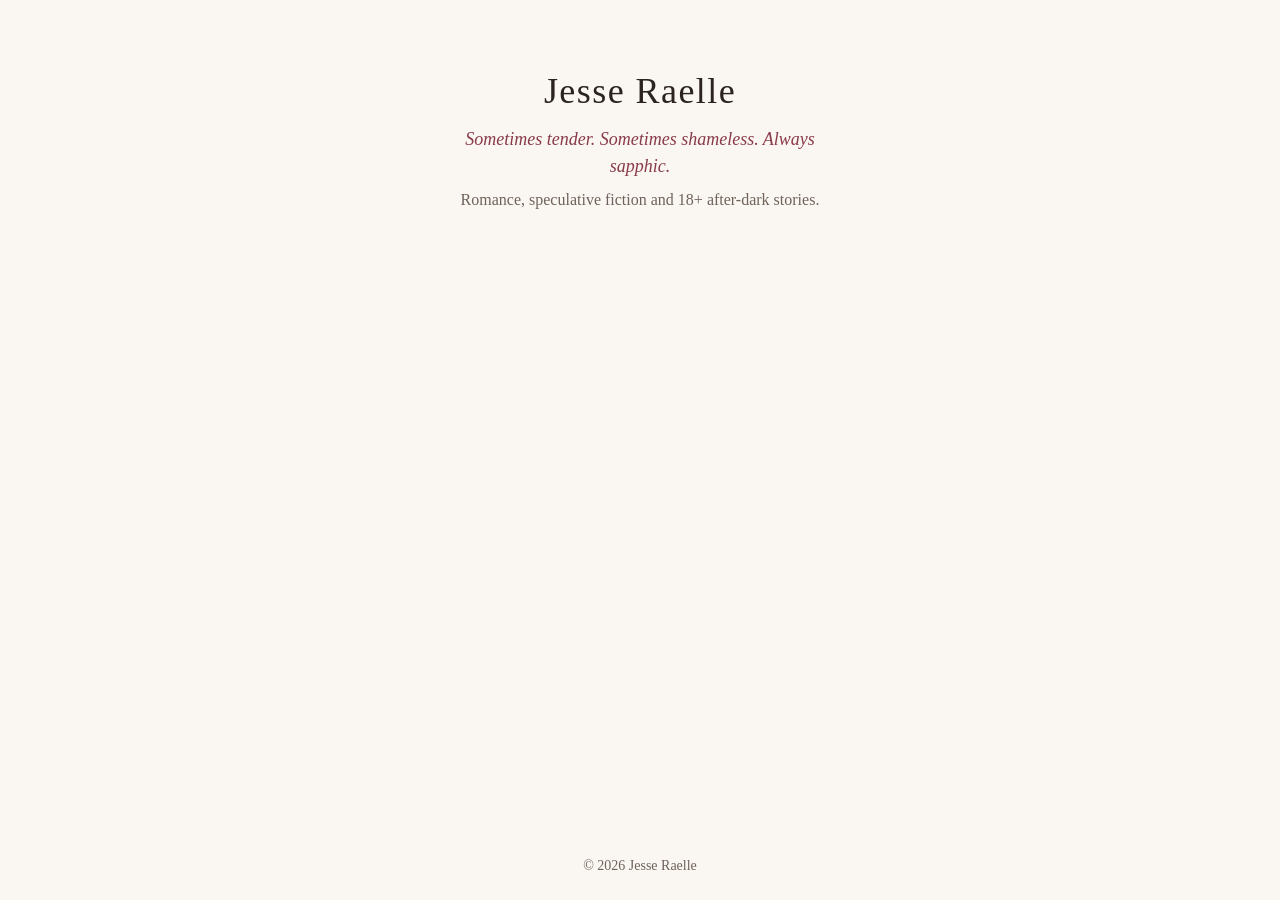
==== index.html @ 668913e0 "Add link hub page for jesseraelle.co.uk Co-Authored-By: Claude Fable 5.2 <noreply@anthropic.com> Cla" ====
<!doctype html>
<html lang="en-GB">
<head>
  <meta charset="utf-8">
  <meta name="viewport" content="width=device-width, initial-scale=1">
  <meta http-equiv="Content-Security-Policy"
        content="default-src 'none'; style-src 'self'; img-src 'self'; base-uri 'none'; form-action 'none'">
  <meta name="referrer" content="no-referrer">
  <title>Jesse Raelle</title>
  <meta name="description" content="Jesse Raelle. Sometimes tender. Sometimes shameless. Always sapphic. Romance, speculative fiction and 18+ after-dark stories.">
  <link rel="stylesheet" href="style.css">
</head>
<body>
  <main>
    <h1>Jesse Raelle</h1>
    <p class="tagline">Sometimes tender. Sometimes shameless. Always sapphic.</p>
    <p class="about">Romance, speculative fiction and 18+ after-dark stories.</p>
    <nav aria-label="Links">
      <!-- Links go here, one per line:
      <a href="https://example.com" rel="me noopener noreferrer">Label</a>
      -->
    </nav>
  </main>
  <footer>© 2026 Jesse Raelle</footer>
</body>
</html>
---- style.css ----
:root { --bg: #faf6f1; --text: #2b2320; --muted: #6f625b; --card: #ffffff; --line: #e2d8cf; --accent: #8a3b4a; }
@media (prefers-color-scheme: dark) {
  :root { --bg: #1b1617; --text: #f1e9e4; --muted: #b3a59d; --card: #262021; --line: #3a3132; --accent: #e3a0ad; }
}
* { box-sizing: border-box; }
body { margin: 0; min-height: 100vh; display: flex; flex-direction: column; align-items: center;
  background: var(--bg); color: var(--text); font-family: Georgia, "Times New Roman", serif; line-height: 1.5; }
main { width: 100%; max-width: 26rem; padding: 4rem 1rem 2rem; text-align: center; flex: 1; }
h1 { font-size: 2.25rem; font-weight: normal; letter-spacing: 0.04em; margin: 0 0 0.5rem; }
.tagline { color: var(--accent); font-style: italic; font-size: 1.125rem; margin: 0 0 0.5rem; }
.about { color: var(--muted); margin: 0 0 2.5rem; }
nav { display: flex; flex-direction: column; gap: 0.875rem; }
nav a { display: block; padding: 1rem; background: var(--card); color: var(--text); text-decoration: none;
  border: 1px solid var(--line); border-radius: 0.5rem; font-size: 1.0625rem; }
nav a:hover, nav a:focus-visible { border-color: var(--accent); color: var(--accent); }
nav a:focus-visible { outline: 2px solid var(--accent); outline-offset: 2px; }
footer { padding: 1.5rem 1rem; color: var(--muted); font-size: 0.875rem; }
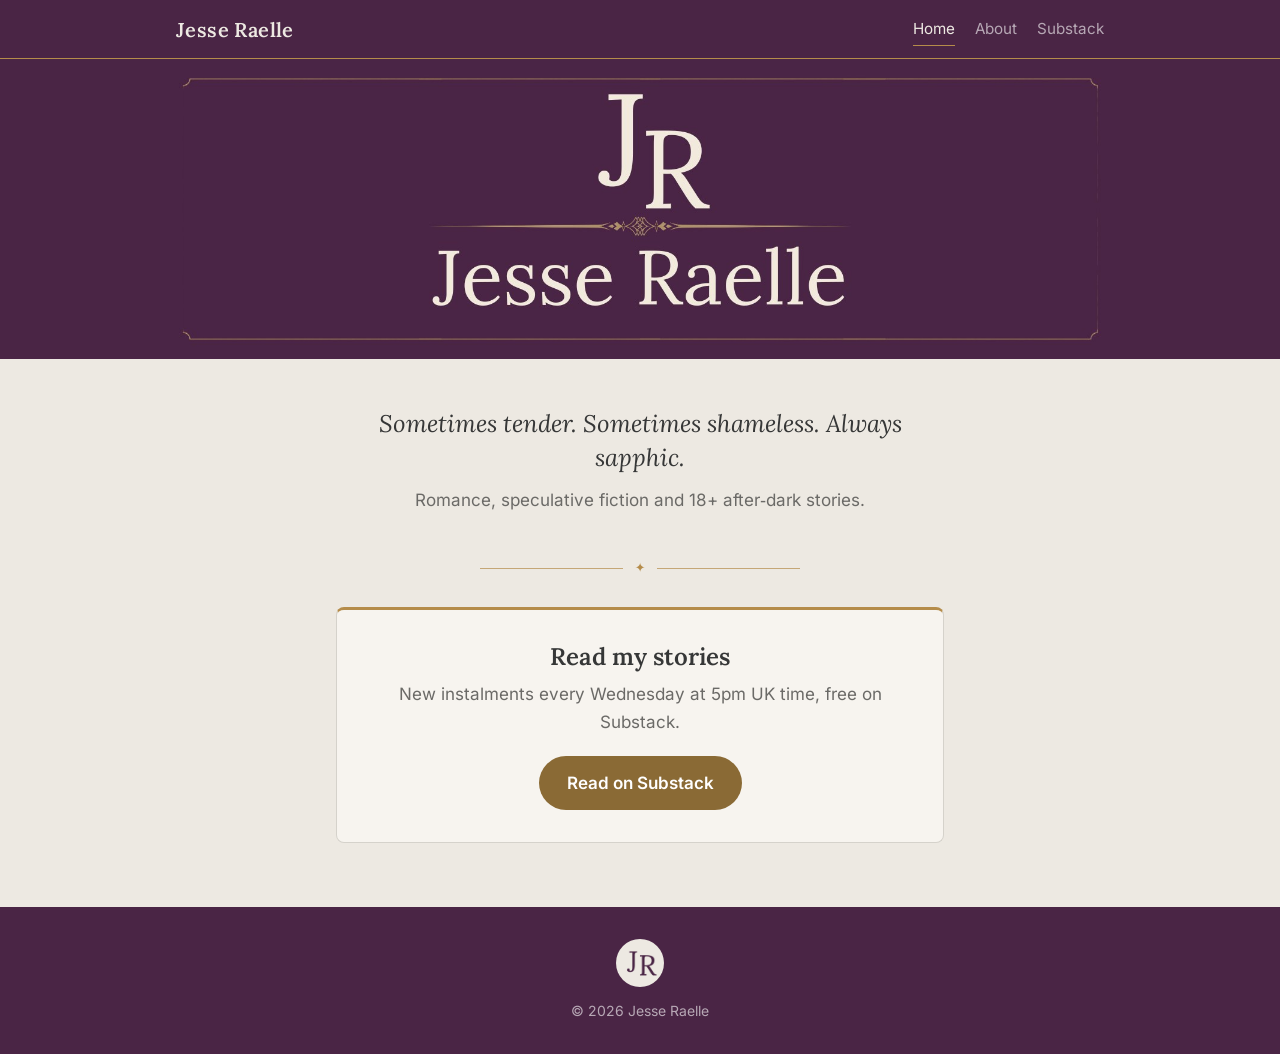
==== commit 49e5539e: "Replace link hub with author site styled after the Substack Home page with banner, tagline and Subst" ====
--- a/index.html
+++ b/index.html
@@ -4,23 +4,62 @@
   <meta charset="utf-8">
   <meta name="viewport" content="width=device-width, initial-scale=1">
   <meta http-equiv="Content-Security-Policy"
-        content="default-src 'none'; style-src 'self'; img-src 'self'; base-uri 'none'; form-action 'none'">
+        content="default-src 'none'; style-src 'self'; img-src 'self'; font-src 'self'; base-uri 'none'; form-action 'none'">
   <meta name="referrer" content="no-referrer">
   <title>Jesse Raelle</title>
-  <meta name="description" content="Jesse Raelle. Sometimes tender. Sometimes shameless. Always sapphic. Romance, speculative fiction and 18+ after-dark stories.">
+  <meta name="description" content="Sometimes tender. Sometimes shameless. Always sapphic. Romance, speculative fiction and 18+ after-dark stories.">
+  <meta name="theme-color" content="#4a2545">
+  <meta property="og:type" content="website">
+  <meta property="og:title" content="Jesse Raelle">
+  <meta property="og:description" content="Sometimes tender. Sometimes shameless. Always sapphic. Romance, speculative fiction and 18+ after-dark stories.">
+  <meta property="og:url" content="https://jesseraelle.co.uk/">
+  <meta property="og:image" content="https://jesseraelle.co.uk/assets/img/share.jpg">
+  <meta name="twitter:card" content="summary_large_image">
+  <link rel="icon" href="favicon.ico" sizes="any">
+  <link rel="icon" href="assets/img/favicon-32.png" type="image/png">
+  <link rel="apple-touch-icon" href="apple-touch-icon.png">
+  <link rel="preload" href="assets/fonts/lora-latin-600-normal.woff2" as="font" type="font/woff2" crossorigin>
   <link rel="stylesheet" href="style.css">
 </head>
 <body>
-  <main>
-    <h1>Jesse Raelle</h1>
-    <p class="tagline">Sometimes tender. Sometimes shameless. Always sapphic.</p>
-    <p class="about">Romance, speculative fiction and 18+ after-dark stories.</p>
-    <nav aria-label="Links">
-      <!-- Links go here, one per line:
-      <a href="https://example.com" rel="me noopener noreferrer">Label</a>
-      -->
-    </nav>
+  <a class="skip" href="#main">Skip to content</a>
+  <header class="site-header">
+    <div class="inner">
+      <a class="brand" href="./">Jesse Raelle</a>
+      <nav class="site-nav" aria-label="Main">
+        <a href="./" aria-current="page">Home</a>
+        <a href="about.html">About</a>
+        <a href="https://jesseraelle.substack.com/" rel="me noopener noreferrer">Substack</a>
+      </nav>
+    </div>
+  </header>
+  <main id="main">
+    <div class="hero">
+      <img src="assets/img/banner-1600.jpg"
+           srcset="assets/img/banner-800.jpg 800w, assets/img/banner-1600.jpg 1600w"
+           sizes="(min-width: 60rem) 60rem, 100vw"
+           width="1600" height="500" alt="Jesse Raelle">
+    </div>
+
+    <div class="intro">
+      <p class="tagline">Sometimes tender. Sometimes shameless. Always sapphic.</p>
+      <p class="genres">Romance, speculative fiction and 18+ after&#8209;dark stories.</p>
+    </div>
+
+    <div class="divider" aria-hidden="true"><span>✦</span></div>
+
+    <div class="content">
+      <section class="card" aria-labelledby="read-heading">
+        <h2 id="read-heading">Read my stories</h2>
+        <p>New instalments every Wednesday at 5pm UK time, free on Substack.</p>
+        <a class="button" href="https://jesseraelle.substack.com/" rel="me noopener noreferrer">Read on Substack</a>
+      </section>
+    </div>
   </main>
-  <footer>© 2026 Jesse Raelle</footer>
+
+  <footer class="site-footer">
+    <img src="assets/img/monogram.png" alt="" width="48" height="48">
+    <p>© 2026 Jesse Raelle</p>
+  </footer>
 </body>
 </html>
--- a/style.css
+++ b/style.css
@@ -1,17 +1,86 @@
-:root { --bg: #faf6f1; --text: #2b2320; --muted: #6f625b; --card: #ffffff; --line: #e2d8cf; --accent: #8a3b4a; }
+/* Fonts are hosted here, so no visitor data goes to a font service. */
+@font-face { font-family: "Lora"; font-style: normal; font-weight: 400; font-display: swap; src: url("assets/fonts/lora-latin-400-normal.woff2") format("woff2"); }
+@font-face { font-family: "Lora"; font-style: italic; font-weight: 400; font-display: swap; src: url("assets/fonts/lora-latin-400-italic.woff2") format("woff2"); }
+@font-face { font-family: "Lora"; font-style: normal; font-weight: 600; font-display: swap; src: url("assets/fonts/lora-latin-600-normal.woff2") format("woff2"); }
+@font-face { font-family: "Lora"; font-style: italic; font-weight: 600; font-display: swap; src: url("assets/fonts/lora-latin-600-italic.woff2") format("woff2"); }
+@font-face { font-family: "Inter"; font-style: normal; font-weight: 400; font-display: swap; src: url("assets/fonts/inter-latin-400-normal.woff2") format("woff2"); }
+@font-face { font-family: "Inter"; font-style: normal; font-weight: 600; font-display: swap; src: url("assets/fonts/inter-latin-600-normal.woff2") format("woff2"); }
+
+/* Colours taken from the Jesse Raelle Substack theme. */
+:root {
+  --plum: #4a2545;
+  --plum-raised: #553250;
+  --gold: #b58c4a;
+  --gold-text: #7d5f2f;
+  --bg: #ede9e2;
+  --card: #f7f4ef;
+  --line: #d5d2cb;
+  --text: #363737;
+  --muted: #6b6a67;
+  --on-plum: #ede9e2;
+  --on-plum-muted: #b7a8b5;
+}
 @media (prefers-color-scheme: dark) {
-  :root { --bg: #1b1617; --text: #f1e9e4; --muted: #b3a59d; --card: #262021; --line: #3a3132; --accent: #e3a0ad; }
+  :root {
+    --bg: #1f1220;
+    --card: #2b1a2a;
+    --line: #4a3348;
+    --text: #ede9e2;
+    --muted: #b7a8b5;
+    --gold-text: #d1ac6e;
+  }
 }
+
 * { box-sizing: border-box; }
-body { margin: 0; min-height: 100vh; display: flex; flex-direction: column; align-items: center;
-  background: var(--bg); color: var(--text); font-family: Georgia, "Times New Roman", serif; line-height: 1.5; }
-main { width: 100%; max-width: 26rem; padding: 4rem 1rem 2rem; text-align: center; flex: 1; }
-h1 { font-size: 2.25rem; font-weight: normal; letter-spacing: 0.04em; margin: 0 0 0.5rem; }
-.tagline { color: var(--accent); font-style: italic; font-size: 1.125rem; margin: 0 0 0.5rem; }
-.about { color: var(--muted); margin: 0 0 2.5rem; }
-nav { display: flex; flex-direction: column; gap: 0.875rem; }
-nav a { display: block; padding: 1rem; background: var(--card); color: var(--text); text-decoration: none;
-  border: 1px solid var(--line); border-radius: 0.5rem; font-size: 1.0625rem; }
-nav a:hover, nav a:focus-visible { border-color: var(--accent); color: var(--accent); }
-nav a:focus-visible { outline: 2px solid var(--accent); outline-offset: 2px; }
-footer { padding: 1.5rem 1rem; color: var(--muted); font-size: 0.875rem; }
+html { scroll-behavior: smooth; }
+body { margin: 0; min-height: 100vh; display: flex; flex-direction: column;
+  background: var(--bg); color: var(--text); font-family: Inter, system-ui, sans-serif; font-size: 1.0625rem; line-height: 1.65; }
+img { max-width: 100%; height: auto; display: block; }
+a { color: var(--gold-text); }
+a:focus-visible { outline: 2px solid var(--gold); outline-offset: 3px; border-radius: 2px; }
+h1, h2, h3 { font-family: Lora, Georgia, serif; font-weight: 600; line-height: 1.25; }
+
+.skip { position: absolute; left: -999px; top: 0; background: var(--plum); color: var(--on-plum); padding: 0.5rem 1rem; z-index: 10; }
+.skip:focus { left: 1rem; top: 1rem; }
+
+/* Header */
+.site-header { background: var(--plum); color: var(--on-plum); border-bottom: 1px solid var(--gold); }
+.site-header .inner { max-width: 60rem; margin: 0 auto; padding: 0.75rem 1rem;
+  display: flex; align-items: center; justify-content: space-between; gap: 1rem; flex-wrap: wrap; }
+.brand { color: var(--on-plum); text-decoration: none; font-family: Lora, Georgia, serif; font-size: 1.25rem; font-weight: 600; letter-spacing: 0.02em; }
+.site-nav { display: flex; gap: 1.25rem; flex-wrap: wrap; }
+.site-nav a { color: var(--on-plum-muted); text-decoration: none; font-size: 0.95rem; padding: 0.25rem 0; border-bottom: 1px solid transparent; }
+.site-nav a:hover, .site-nav a[aria-current="page"] { color: var(--on-plum); border-bottom-color: var(--gold); }
+
+/* Hero */
+.hero { background: var(--plum); }
+.hero img { width: 100%; max-width: 60rem; margin: 0 auto; }
+.intro { max-width: 40rem; margin: 0 auto; padding: 3rem 1rem 1rem; text-align: center; }
+.tagline { font-family: Lora, Georgia, serif; font-style: italic; font-size: 1.5rem; line-height: 1.4; margin: 0 0 0.75rem; }
+.genres { color: var(--muted); margin: 0; }
+
+/* Gold ornament divider, echoing the Substack graphics */
+.divider { display: flex; align-items: center; gap: 0.75rem; max-width: 20rem; margin: 2rem auto; color: var(--gold); }
+.divider::before, .divider::after { content: ""; flex: 1; height: 1px; background: var(--gold); opacity: 0.7; }
+.divider span { font-size: 0.8rem; line-height: 1; }
+
+main { flex: 1; width: 100%; }
+.content { max-width: 40rem; margin: 0 auto; padding: 0 1rem 4rem; }
+
+.card { background: var(--card); border: 1px solid var(--line); border-top: 3px solid var(--gold); border-radius: 0.5rem;
+  padding: 2rem 1.5rem; text-align: center; }
+.card h2 { font-size: 1.5rem; margin: 0 0 0.5rem; }
+.card p { margin: 0 0 1.25rem; color: var(--muted); }
+
+.button { display: inline-block; background: #8a6a35; color: #ffffff; text-decoration: none; font-weight: 600;
+  padding: 0.8rem 1.75rem; border-radius: 999px; }
+.button:hover { background: #75592b; }
+
+/* About page */
+.page-title { text-align: center; font-size: 2.25rem; margin: 3rem 0 0; }
+.placeholder { border: 2px dashed var(--line); border-radius: 0.5rem; padding: 2rem 1.5rem; text-align: center; color: var(--muted); }
+
+/* Footer */
+.site-footer { background: var(--plum); color: var(--on-plum-muted); text-align: center; padding: 2rem 1rem; font-size: 0.875rem; }
+.site-footer img { width: 3rem; margin: 0 auto 0.75rem; border-radius: 50%; }
+.site-footer p { margin: 0; }
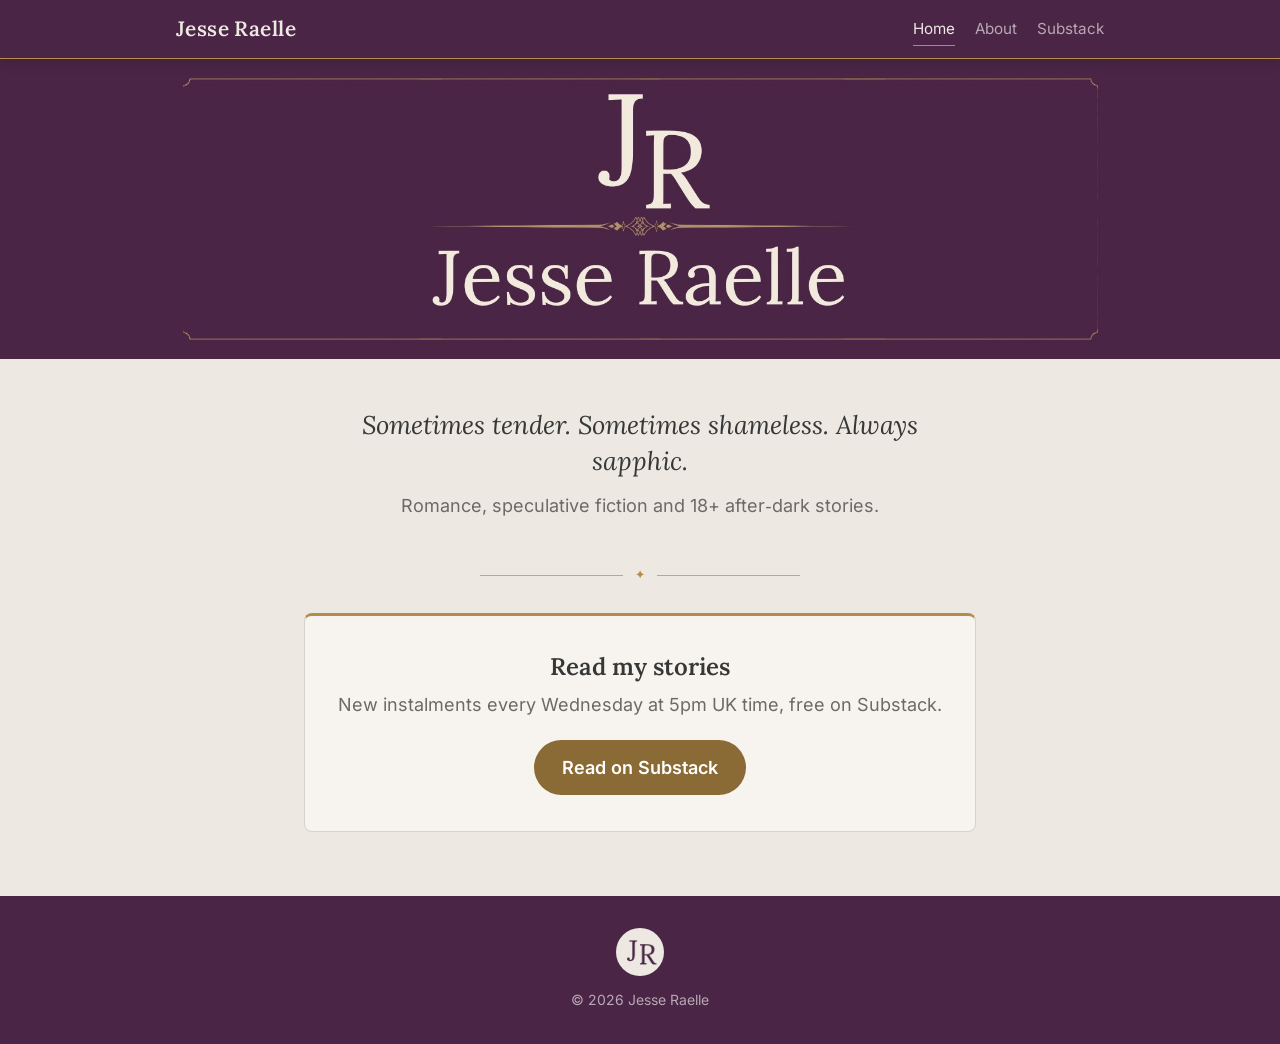
==== commit 0c53238c: "Fix header to top and scale layout across screen sizes Co-Authored-By: Claude Opus 5.5 <noreply@anth" ====
--- a/index.html
+++ b/index.html
@@ -19,7 +19,7 @@
   <link rel="icon" href="assets/img/favicon-32.png" type="image/png">
   <link rel="apple-touch-icon" href="apple-touch-icon.png">
   <link rel="preload" href="assets/fonts/lora-latin-600-normal.woff2" as="font" type="font/woff2" crossorigin>
-  <link rel="stylesheet" href="style.css">
+  <link rel="stylesheet" href="style.css?v=3">
 </head>
 <body>
   <a class="skip" href="#main">Skip to content</a>
--- a/style.css
+++ b/style.css
@@ -44,10 +44,11 @@
 .skip:focus { left: 1rem; top: 1rem; }
 
 /* Header */
-.site-header { background: var(--plum); color: var(--on-plum); border-bottom: 1px solid var(--gold); }
+.site-header { position: sticky; top: 0; z-index: 5; background: var(--plum); color: var(--on-plum); border-bottom: 1px solid var(--gold);
+  box-shadow: 0 2px 12px rgba(0, 0, 0, 0.18); }
 .site-header .inner { max-width: 60rem; margin: 0 auto; padding: 0.75rem 1rem;
   display: flex; align-items: center; justify-content: space-between; gap: 1rem; flex-wrap: wrap; }
-.brand { color: var(--on-plum); text-decoration: none; font-family: Lora, Georgia, serif; font-size: 1.25rem; font-weight: 600; letter-spacing: 0.02em; }
+.brand { color: var(--on-plum); text-decoration: none; font-family: Lora, Georgia, serif; font-size: clamp(1.1rem, 1rem + 0.5vw, 1.3rem); font-weight: 600; letter-spacing: 0.02em; }
 .site-nav { display: flex; gap: 1.25rem; flex-wrap: wrap; }
 .site-nav a { color: var(--on-plum-muted); text-decoration: none; font-size: 0.95rem; padding: 0.25rem 0; border-bottom: 1px solid transparent; }
 .site-nav a:hover, .site-nav a[aria-current="page"] { color: var(--on-plum); border-bottom-color: var(--gold); }
@@ -55,8 +56,8 @@
 /* Hero */
 .hero { background: var(--plum); }
 .hero img { width: 100%; max-width: 60rem; margin: 0 auto; }
-.intro { max-width: 40rem; margin: 0 auto; padding: 3rem 1rem 1rem; text-align: center; }
-.tagline { font-family: Lora, Georgia, serif; font-style: italic; font-size: 1.5rem; line-height: 1.4; margin: 0 0 0.75rem; }
+.intro { max-width: 40rem; margin: 0 auto; padding: clamp(2rem, 1.5rem + 2vw, 3rem) 1rem 1rem; text-align: center; }
+.tagline { font-family: Lora, Georgia, serif; font-style: italic; font-size: clamp(1.25rem, 1.05rem + 1vw, 1.6rem); line-height: 1.4; margin: 0 0 0.75rem; }
 .genres { color: var(--muted); margin: 0; }
 
 /* Gold ornament divider, echoing the Substack graphics */
@@ -68,7 +69,7 @@
 .content { max-width: 40rem; margin: 0 auto; padding: 0 1rem 4rem; }
 
 .card { background: var(--card); border: 1px solid var(--line); border-top: 3px solid var(--gold); border-radius: 0.5rem;
-  padding: 2rem 1.5rem; text-align: center; }
+  padding: clamp(1.5rem, 1rem + 2vw, 2.25rem) clamp(1rem, 0.5rem + 2vw, 2rem); text-align: center; }
 .card h2 { font-size: 1.5rem; margin: 0 0 0.5rem; }
 .card p { margin: 0 0 1.25rem; color: var(--muted); }
 
@@ -77,10 +78,26 @@
 .button:hover { background: #75592b; }
 
 /* About page */
-.page-title { text-align: center; font-size: 2.25rem; margin: 3rem 0 0; }
+.page-title { text-align: center; font-size: clamp(1.75rem, 1.4rem + 1.5vw, 2.5rem); margin: 3rem 0 0; }
 .placeholder { border: 2px dashed var(--line); border-radius: 0.5rem; padding: 2rem 1.5rem; text-align: center; color: var(--muted); }
 
 /* Footer */
 .site-footer { background: var(--plum); color: var(--on-plum-muted); text-align: center; padding: 2rem 1rem; font-size: 0.875rem; }
 .site-footer img { width: 3rem; margin: 0 auto 0.75rem; border-radius: 50%; }
 .site-footer p { margin: 0; }
+
+/* Small phones: tighter header so it stays on one line */
+@media (max-width: 26rem) {
+  .site-header .inner { padding: 0.6rem 1rem; }
+  .site-nav { gap: 0.9rem; }
+  .site-nav a { font-size: 0.9rem; }
+}
+/* Very narrow screens: stack name above the menu */
+@media (max-width: 21rem) {
+  .site-header .inner { flex-direction: column; gap: 0.25rem; }
+}
+/* Larger screens: a little more breathing room */
+@media (min-width: 64rem) {
+  body { font-size: 1.125rem; }
+  .content { max-width: 44rem; }
+}
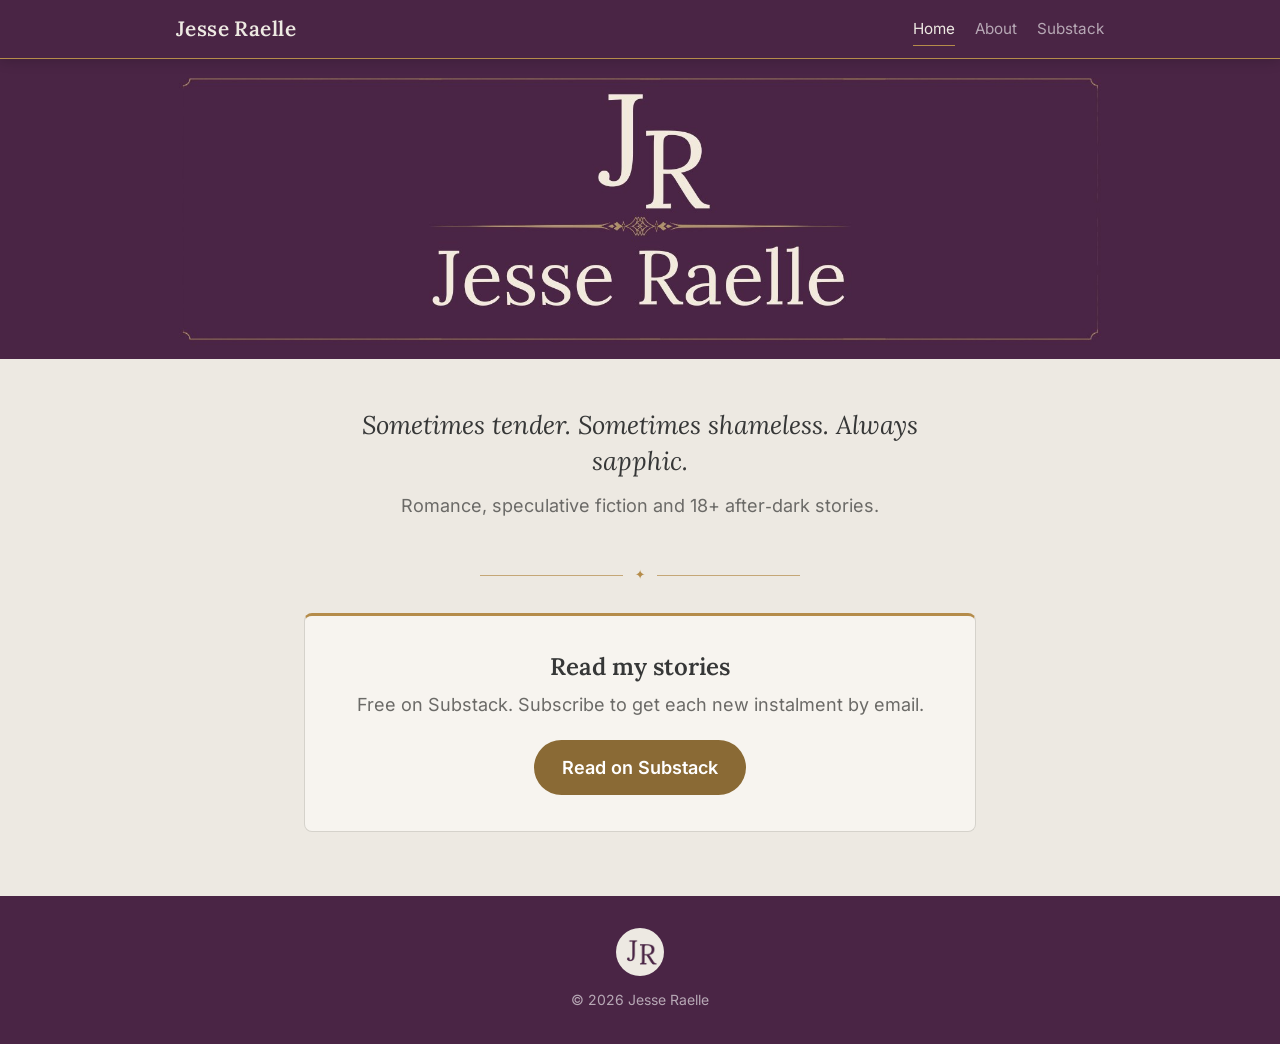
==== commit 15b58e50: "Remove posting schedule from home page Co-Authored-By: Claude Opus 5.5 <noreply@anthropic.com> Claud" ====
--- a/index.html
+++ b/index.html
@@ -51,7 +51,7 @@
     <div class="content">
       <section class="card" aria-labelledby="read-heading">
         <h2 id="read-heading">Read my stories</h2>
-        <p>New instalments every Wednesday at 5pm UK time, free on Substack.</p>
+        <p>Free on Substack. Subscribe to get each new instalment by email.</p>
         <a class="button" href="https://jesseraelle.substack.com/" rel="me noopener noreferrer">Read on Substack</a>
       </section>
     </div>
